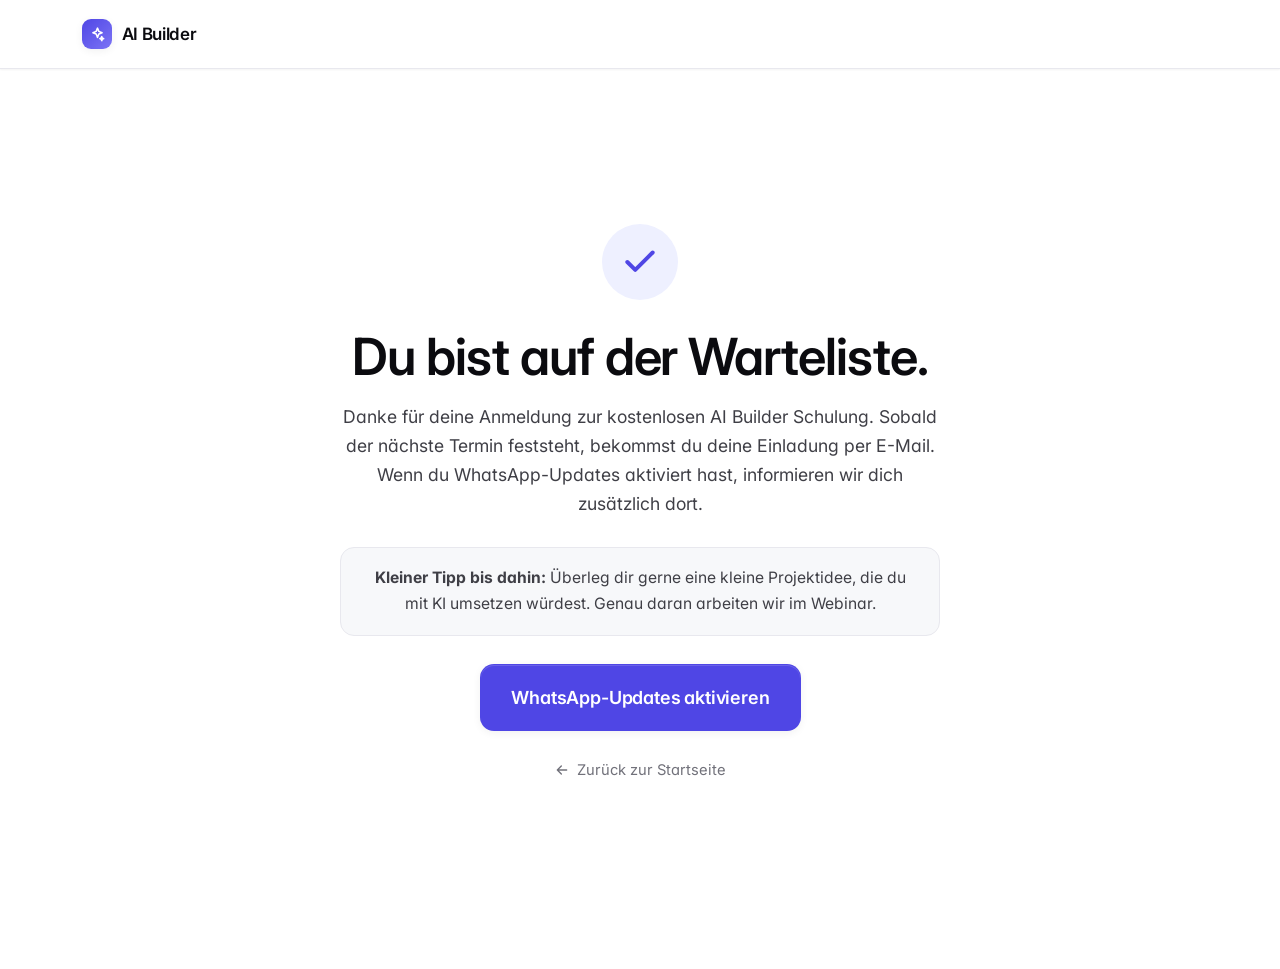
==== danke.html @ d3a0b5b2 "Initial static landing page" ====
<!DOCTYPE html>
<html lang="de">
<head>
  <meta charset="UTF-8" />
  <meta name="viewport" content="width=device-width, initial-scale=1" />
  <meta name="theme-color" content="#ffffff" />
  <meta name="robots" content="noindex" />
  <title>Danke – du bist auf der Warteliste | AI Builder</title>
  <meta name="description" content="Danke für deine Anmeldung zur kostenlosen AI Builder Schulung." />
  <link rel="icon" href="assets/favicon.svg" type="image/svg+xml" />
  <link rel="preconnect" href="https://fonts.googleapis.com" />
  <link rel="preconnect" href="https://fonts.gstatic.com" crossorigin />
  <link href="https://fonts.googleapis.com/css2?family=Inter:wght@400;500;600;700&display=swap" rel="stylesheet" />
  <link rel="stylesheet" href="assets/styles.css" />
</head>
<body>
  <header class="header is-scrolled">
    <div class="container header__inner">
      <a class="brand" href="index.html" aria-label="AI Builder – Startseite">
        <span class="brand__mark" aria-hidden="true">
          <svg viewBox="0 0 24 24" fill="none" stroke="currentColor" stroke-width="2.2" stroke-linecap="round" stroke-linejoin="round"><path d="M12 3l1.9 4.6L18.5 9.5 13.9 11.4 12 16l-1.9-4.6L5.5 9.5l4.6-1.9z"/><path d="M18 15l.8 2 2 .8-2 .8-.8 2-.8-2-2-.8 2-.8z"/></svg>
        </span>
        <span>AI&nbsp;Builder</span>
      </a>
    </div>
  </header>

  <main class="thanks">
    <div class="thanks__inner">
      <div class="thanks__check" aria-hidden="true">
        <svg viewBox="0 0 24 24" fill="none" stroke="currentColor" stroke-width="2.5" stroke-linecap="round" stroke-linejoin="round"><path d="M20 6L9 17l-5-5"/></svg>
      </div>
      <h1>Du bist auf der Warteliste.</h1>
      <p>Danke für deine Anmeldung zur kostenlosen AI Builder Schulung. Sobald der nächste Termin feststeht, bekommst du deine Einladung per E-Mail. Wenn du WhatsApp-Updates aktiviert hast, informieren wir dich zusätzlich dort.</p>

      <div class="thanks__tip">
        <strong>Kleiner Tipp bis dahin:</strong> Überleg dir gerne eine kleine Projektidee, die du mit KI umsetzen würdest. Genau daran arbeiten wir im Webinar.
      </div>

      <div id="wa-cta" hidden>
        <a class="btn btn--primary btn--lg" href="index.html#anmeldung" data-cta="danke-whatsapp">WhatsApp-Updates aktivieren</a>
      </div>

      <p style="margin-top: 1.6rem;">
        <a class="back-link" href="index.html">
          <svg viewBox="0 0 24 24" fill="none" stroke="currentColor" stroke-width="2" stroke-linecap="round" stroke-linejoin="round"><path d="M19 12H5M11 18l-6-6 6-6"/></svg>
          Zurück zur Startseite
        </a>
      </p>
    </div>
  </main>

  <script>
    (function () {
      var params = new URLSearchParams(window.location.search);
      var waGiven = params.get("wa") === "1";

      // Show the WhatsApp CTA only if it wasn't activated during signup.
      if (!waGiven) {
        var cta = document.getElementById("wa-cta");
        if (cta) cta.hidden = false;
      }

      // Tracking (mirrors main.js helper)
      var track = function (event, p) {
        p = p || {};
        if (window.dataLayer) window.dataLayer.push(Object.assign({ event: event }, p));
        if (typeof window.gtag === "function") window.gtag("event", event, p);
        if (window.console && console.debug) console.debug("[track]", event, p);
      };
      track("page_view", { page: document.title });
      track("thank_you_view", { whatsapp: waGiven });
    })();
  </script>
</body>
</html>
---- assets/styles.css ----
/* ============================================================
   AI Builder Webinar — Landingpage
   Design system + components (premium minimal tech)
   ============================================================ */

/* ---------- Tokens ---------- */
:root {
  /* Color: ~75% white, ~18% ink/grey, ~7% accent */
  --bg: #ffffff;
  --bg-soft: #f7f8fa;
  --bg-tint: #f5f6ff;
  --ink: #0b0b0f;
  --ink-2: #3f3f46;
  --muted: #71717a;
  --line: #e8e8ee;
  --line-2: #f0f0f4;

  --accent: #4f46e5;
  --accent-strong: #4338ca;
  --accent-soft: #eef0ff;
  --accent-ink: #ffffff;
  --ring: rgba(79, 70, 229, 0.32);
  --wa: #1fa855;

  /* Radius */
  --r-sm: 10px;
  --r: 14px;
  --r-lg: 18px;
  --r-xl: 26px;
  --r-pill: 999px;

  /* Shadow (soft, low opacity) */
  --shadow-xs: 0 1px 2px rgba(11, 11, 15, 0.05);
  --shadow-sm: 0 2px 8px rgba(11, 11, 15, 0.06);
  --shadow-md: 0 10px 30px rgba(11, 11, 15, 0.08);
  --shadow-lg: 0 24px 60px rgba(11, 11, 15, 0.12);

  /* Layout */
  --container: 1180px;
  --prose: 720px;
  --form: 480px;
  --pad: clamp(1.15rem, 4vw, 2rem);
  --section-y: clamp(4rem, 9vw, 8rem);

  --font: "Inter", -apple-system, BlinkMacSystemFont, "Segoe UI", Roboto, Helvetica, Arial, sans-serif;
  --font-display: "Fraunces", "Iowan Old Style", Georgia, "Times New Roman", serif;
}

/* ---------- Reset ---------- */
*,
*::before,
*::after { box-sizing: border-box; }

html {
  -webkit-text-size-adjust: 100%;
  scroll-behavior: smooth;
}

@media (prefers-reduced-motion: reduce) {
  html { scroll-behavior: auto; }
}

body {
  margin: 0;
  background: var(--bg);
  color: var(--ink);
  font-family: var(--font);
  font-size: 1.0625rem;
  line-height: 1.65;
  font-feature-settings: "cv11", "ss01";
  -webkit-font-smoothing: antialiased;
  -moz-osx-font-smoothing: grayscale;
  text-rendering: optimizeLegibility;
  overflow-x: hidden;
}

img, svg { display: block; max-width: 100%; }

a { color: inherit; text-decoration: none; }

button { font-family: inherit; cursor: pointer; }

h1, h2, h3, h4 {
  margin: 0;
  line-height: 1.08;
  letter-spacing: -0.02em;
  font-weight: 600;
}

p { margin: 0; }

::selection { background: var(--accent); color: #fff; }

:focus-visible {
  outline: 3px solid var(--ring);
  outline-offset: 2px;
  border-radius: 6px;
}

/* ---------- Layout helpers ---------- */
.container {
  width: 100%;
  max-width: var(--container);
  margin-inline: auto;
  padding-inline: var(--pad);
}

.section { padding-block: var(--section-y); }
.section--soft { background: var(--bg-soft); }
.section--tight { padding-block: clamp(2.75rem, 6vw, 4.5rem); }

.section-head { max-width: var(--prose); }
.section-head--center { margin-inline: auto; text-align: center; }

.eyebrow {
  display: inline-flex;
  align-items: center;
  gap: 0.5rem;
  font-size: 0.8125rem;
  font-weight: 600;
  letter-spacing: 0.04em;
  text-transform: uppercase;
  color: var(--accent);
  margin-bottom: 1rem;
}
.eyebrow::before {
  content: "";
  width: 7px;
  height: 7px;
  border-radius: 50%;
  background: var(--accent);
  box-shadow: 0 0 0 4px var(--accent-soft);
}
.section-head--center .eyebrow { justify-content: center; }

h2.h-section {
  font-size: clamp(1.75rem, 4vw, 3rem);
}

.lead {
  color: var(--ink-2);
  font-size: clamp(1.0625rem, 1.6vw, 1.25rem);
  line-height: 1.6;
  margin-top: 1.1rem;
  max-width: var(--prose);
}
.section-head--center .lead { margin-inline: auto; }

.muted { color: var(--muted); }
.accent { color: var(--accent); }
.nowrap { white-space: nowrap; }

/* ---------- Buttons ---------- */
.btn {
  display: inline-flex;
  align-items: center;
  justify-content: center;
  gap: 0.55rem;
  padding: 0.95rem 1.5rem;
  font-size: 1.0625rem;
  font-weight: 600;
  letter-spacing: -0.01em;
  border: 1px solid transparent;
  border-radius: var(--r);
  transition: transform 0.18s ease, box-shadow 0.18s ease, background 0.18s ease, border-color 0.18s ease, color 0.18s ease;
  will-change: transform;
}
.btn svg { width: 18px; height: 18px; }

.btn--primary {
  background: var(--accent);
  color: var(--accent-ink);
  box-shadow: var(--shadow-sm), inset 0 1px 0 rgba(255, 255, 255, 0.15);
}
.btn--primary:hover {
  background: var(--accent-strong);
  transform: translateY(-2px);
  box-shadow: var(--shadow-md);
}
.btn--primary:active { transform: translateY(0); }

.btn--ghost {
  background: transparent;
  color: var(--ink);
  border-color: var(--line);
}
.btn--ghost:hover { border-color: var(--ink); transform: translateY(-1px); }

.btn--lg { padding: 1.1rem 1.9rem; font-size: 1.125rem; }
.btn--block { width: 100%; }

.btn--white {
  background: #fff;
  color: var(--ink);
}
.btn--white:hover { transform: translateY(-2px); box-shadow: var(--shadow-md); }

/* ---------- Topbar ---------- */
.topbar {
  display: flex;
  align-items: center;
  justify-content: center;
  gap: 0.6rem;
  padding: 0.55rem var(--pad);
  background: var(--ink);
  color: rgba(255, 255, 255, 0.88);
  font-size: 0.875rem;
  font-weight: 500;
  text-align: center;
}
.topbar__dot {
  width: 8px;
  height: 8px;
  border-radius: 50%;
  background: var(--accent);
  flex: none;
  position: relative;
}
.topbar__dot::after {
  content: "";
  position: absolute;
  inset: 0;
  border-radius: inherit;
  background: var(--accent);
  animation: pulseDot 2s ease-out infinite;
}

/* ---------- Header ---------- */
.header {
  position: sticky;
  top: 0;
  z-index: 50;
  background: rgba(255, 255, 255, 0.82);
  backdrop-filter: saturate(180%) blur(12px);
  -webkit-backdrop-filter: saturate(180%) blur(12px);
  border-bottom: 1px solid transparent;
  transition: border-color 0.25s ease, box-shadow 0.25s ease, background 0.25s ease;
}
.header.is-scrolled {
  border-bottom-color: var(--line);
  box-shadow: var(--shadow-xs);
}
.header__inner {
  display: flex;
  align-items: center;
  justify-content: space-between;
  height: 68px;
}
.brand {
  display: inline-flex;
  align-items: center;
  gap: 0.6rem;
  font-weight: 600;
  letter-spacing: -0.02em;
  font-size: 1.0625rem;
}
.brand__mark {
  width: 30px;
  height: 30px;
  border-radius: 9px;
  background: linear-gradient(135deg, var(--accent), #7c74f5);
  display: grid;
  place-items: center;
  color: #fff;
  box-shadow: var(--shadow-sm);
  flex: none;
}
.brand__mark svg { width: 17px; height: 17px; }
.header .btn { padding: 0.62rem 1.15rem; font-size: 0.98rem; }

/* ---------- Hero ---------- */
.hero {
  position: relative;
  padding-block: clamp(3.25rem, 8vw, 7rem) clamp(2.75rem, 6vw, 5rem);
  overflow: clip;
  text-align: center;
}
.hero::before {
  /* soft dual-tone halo behind the headline — restrained, top-centered */
  content: "";
  position: absolute;
  inset: -38% 0 auto 0;
  height: 720px;
  background:
    radial-gradient(42% 52% at 50% 0%, var(--accent-soft) 0%, rgba(238, 240, 255, 0) 70%),
    radial-gradient(34% 44% at 76% 6%, rgba(124, 116, 245, 0.12) 0%, transparent 72%),
    radial-gradient(30% 40% at 22% 10%, rgba(124, 116, 245, 0.08) 0%, transparent 72%);
  opacity: 0.95;
  z-index: -2;
  pointer-events: none;
}
/* fine technical grid + node-to-node data network, faded with radial masks */
.hero__net {
  position: absolute;
  inset: 0;
  z-index: -1;
  pointer-events: none;
  overflow: hidden;
}
.hero__net::before {
  content: "";
  position: absolute;
  inset: 0;
  background-image:
    linear-gradient(to right, rgba(11, 11, 15, 0.075) 1px, transparent 1px),
    linear-gradient(to bottom, rgba(11, 11, 15, 0.075) 1px, transparent 1px);
  background-size: 58px 58px;
  background-position: center top;
  -webkit-mask-image: radial-gradient(118% 94% at 50% -6%, #000 0%, rgba(0, 0, 0, 0.55) 44%, transparent 78%);
  mask-image: radial-gradient(118% 94% at 50% -6%, #000 0%, rgba(0, 0, 0, 0.55) 44%, transparent 78%);
}

/* node network: icons (database / chip / server) wired together with packets */
.net {
  position: absolute;
  inset: 0;
  width: 100%;
  height: 100%;
  -webkit-mask-image: radial-gradient(128% 108% at 50% 6%, #000 0%, rgba(0, 0, 0, 0.9) 58%, transparent 92%);
  mask-image: radial-gradient(128% 108% at 50% 6%, #000 0%, rgba(0, 0, 0, 0.9) 58%, transparent 92%);
}

/* faint static connection wires */
.wire {
  stroke: rgba(79, 70, 229, 0.20);
  stroke-width: 1.25;
  stroke-linecap: round;
}
.wire--soft { stroke: rgba(79, 70, 229, 0.11); }

/* glowing data packet that glides from a source node to its destination */
.packet {
  stroke: var(--accent);
  stroke-width: 2.5;
  stroke-linecap: round;
  stroke-dasharray: 12 200;
  filter: drop-shadow(0 0 4px rgba(79, 70, 229, 0.85));
  animation-name: packetFlow;
  animation-timing-function: cubic-bezier(0.45, 0, 0.55, 1);
  animation-iteration-count: infinite;
  will-change: stroke-dashoffset;
}
@keyframes packetFlow {
  0%   { stroke-dashoffset: 12; }
  100% { stroke-dashoffset: -200; }
}

/* endpoint icon nodes */
.netnode .halo {
  fill: rgba(79, 70, 229, 0.07);
  stroke: rgba(79, 70, 229, 0.22);
  stroke-width: 1;
  transform-box: fill-box;
  transform-origin: center;
  animation: nodeBreath 4.8s ease-in-out infinite;
  animation-delay: var(--d, 0s);
}
.netnode .glyph {
  fill: none;
  stroke: rgba(79, 70, 229, 0.62);
  stroke-width: 1.6;
  stroke-linecap: round;
  stroke-linejoin: round;
}
.netnode .glyph .led { fill: var(--accent); stroke: none; }

@keyframes nodeBreath {
  0%, 100% { opacity: 0.5;  transform: scale(0.9); }
  50%      { opacity: 1;    transform: scale(1.08); filter: drop-shadow(0 0 7px rgba(79, 70, 229, 0.5)); }
}

@media (prefers-reduced-motion: reduce) {
  .hero__net .packet { display: none; }
  .hero__net .netnode .halo { animation: none; opacity: 0.7; }
}
.hero__inner {
  max-width: 820px;
  margin-inline: auto;
  display: flex;
  flex-direction: column;
  align-items: center;
}

.hero__pill {
  display: inline-flex;
  align-items: center;
  gap: 0.55rem;
  padding: 0.4rem 0.95rem 0.4rem 0.45rem;
  border: 1px solid var(--line);
  border-radius: var(--r-pill);
  background: rgba(255, 255, 255, 0.75);
  box-shadow: var(--shadow-xs);
  backdrop-filter: blur(8px);
  -webkit-backdrop-filter: blur(8px);
  font-size: 0.875rem;
  font-weight: 500;
  color: var(--ink-2);
}
.hero__pill-tag {
  padding: 0.2rem 0.6rem;
  border-radius: var(--r-pill);
  background: var(--accent);
  color: #fff;
  font-size: 0.75rem;
  font-weight: 600;
  letter-spacing: 0.01em;
}

.hero__title {
  font-family: var(--font-display);
  font-weight: 540;
  font-size: clamp(2rem, 4.6vw, 3.5rem);
  line-height: 1.08;
  letter-spacing: -0.02em;
  margin-top: 1.6rem;
}
.hero__title em {
  font-style: italic;
  font-weight: 460;
}

.hero__sub {
  margin-top: 1.5rem;
  font-size: clamp(1.0625rem, 1.7vw, 1.3rem);
  line-height: 1.55;
  color: var(--ink-2);
  max-width: 50ch;
}

.hero__actions {
  display: flex;
  flex-direction: column;
  align-items: center;
  gap: 0.95rem;
  margin-top: 2.25rem;
}
.hero__micro {
  display: inline-flex;
  align-items: center;
  gap: 0.5rem;
  font-size: 0.95rem;
  color: var(--muted);
}
.hero__micro svg { width: 16px; height: 16px; color: var(--accent); flex: none; }

.hero__scarcity {
  display: inline-flex;
  align-items: center;
  gap: 0.6rem;
  margin-top: 2.5rem;
  padding: 0.6rem 1.1rem;
  border: 1px solid var(--line);
  border-radius: var(--r-pill);
  background: #fff;
  box-shadow: var(--shadow-xs);
  font-size: 0.9rem;
  font-weight: 500;
  color: var(--ink-2);
}
.hero__scarcity-dot {
  width: 9px;
  height: 9px;
  border-radius: 50%;
  background: var(--accent);
  flex: none;
  position: relative;
}
.hero__scarcity-dot::after {
  content: "";
  position: absolute;
  inset: 0;
  border-radius: inherit;
  background: var(--accent);
  animation: pulseDot 2s ease-out infinite;
}
@keyframes pulseDot {
  0% { transform: scale(1); opacity: 0.55; }
  70%, 100% { transform: scale(2.6); opacity: 0; }
}

/* Staggered entrance for hero content */
@keyframes heroIn {
  from { opacity: 0; transform: translateY(14px); }
  to { opacity: 1; transform: none; }
}
.hero__inner > * { animation: heroIn 0.7s cubic-bezier(0.2, 0.7, 0.2, 1) backwards; }
.hero__pill { animation-delay: 0.04s; }
.hero__title { animation-delay: 0.12s; }
.hero__sub { animation-delay: 0.2s; }
.hero__actions { animation-delay: 0.28s; }
.hero__scarcity { animation-delay: 0.36s; }

@media (prefers-reduced-motion: reduce) {
  .hero__inner > * { animation: none; }
  .hero__scarcity-dot::after { animation: none; }
}

/* ---------- Trust bar ---------- */
.trust {
  display: grid;
  grid-template-columns: repeat(4, 1fr);
  gap: 1rem;
}
.trust__item {
  display: flex;
  align-items: center;
  gap: 0.75rem;
  padding: 1rem 1.1rem;
  background: #fff;
  border: 1px solid var(--line);
  border-radius: var(--r);
  font-weight: 500;
  font-size: 0.98rem;
}
.trust__item svg { width: 22px; height: 22px; color: var(--accent); flex: none; }

/* ---------- Generic card grids ---------- */
.grid { display: grid; gap: 1.1rem; }
.grid--2 { grid-template-columns: repeat(2, 1fr); }
.grid--3 { grid-template-columns: repeat(3, 1fr); }
.grid--4 { grid-template-columns: repeat(4, 1fr); }

.card {
  background: #fff;
  border: 1px solid var(--line);
  border-radius: var(--r-lg);
  padding: 1.5rem;
  transition: transform 0.2s ease, box-shadow 0.2s ease, border-color 0.2s ease;
}
.card:hover { transform: translateY(-3px); box-shadow: var(--shadow-md); border-color: var(--line-2); }
.card__icon {
  width: 44px;
  height: 44px;
  border-radius: 12px;
  display: grid;
  place-items: center;
  background: var(--accent-soft);
  color: var(--accent);
  margin-bottom: 1.1rem;
}
.card__icon svg { width: 22px; height: 22px; }
.card h3 { font-size: 1.15rem; margin-bottom: 0.45rem; }
.card p { color: var(--ink-2); font-size: 0.98rem; line-height: 1.55; }

/* ---------- Problem (compare) ---------- */
.compare__grid {
  display: grid;
  grid-template-columns: 0.9fr 1.1fr;
  gap: clamp(2rem, 5vw, 4rem);
  align-items: center;
}
.compare__cards { display: grid; gap: 0.9rem; }
.compare__card {
  display: grid;
  grid-template-columns: 1fr auto 1fr;
  align-items: center;
  gap: 1rem;
  padding: 1.15rem 1.3rem;
  background: #fff;
  border: 1px solid var(--line);
  border-radius: var(--r);
  box-shadow: var(--shadow-xs);
}
.compare__col small {
  display: block;
  font-size: 0.72rem;
  font-weight: 600;
  letter-spacing: 0.04em;
  text-transform: uppercase;
  color: var(--muted);
  margin-bottom: 0.15rem;
}
.compare__col strong { font-weight: 600; font-size: 1rem; }
.compare__col--next small { color: var(--accent); }
.compare__arrow { color: var(--accent); flex: none; }
.compare__arrow svg { width: 22px; height: 22px; }

/* ---------- Outcome ---------- */
.outcome__card {
  display: flex;
  align-items: flex-start;
  gap: 0.85rem;
  padding: 1.25rem 1.3rem;
  background: #fff;
  border: 1px solid var(--line);
  border-radius: var(--r-lg);
  font-weight: 500;
  line-height: 1.45;
  transition: transform 0.2s ease, box-shadow 0.2s ease;
}
.outcome__card:hover { transform: translateY(-3px); box-shadow: var(--shadow-sm); }
.outcome__check {
  width: 26px;
  height: 26px;
  border-radius: 8px;
  display: grid;
  place-items: center;
  background: var(--accent-soft);
  color: var(--accent);
  flex: none;
  margin-top: 1px;
}
.outcome__check svg { width: 15px; height: 15px; }

/* ---------- Webinar modules ---------- */
.module {
  position: relative;
  padding: 1.75rem 1.6rem;
  background: #fff;
  border: 1px solid var(--line);
  border-radius: var(--r-lg);
  transition: transform 0.2s ease, box-shadow 0.2s ease;
}
.module:hover { transform: translateY(-3px); box-shadow: var(--shadow-md); }
.module__num {
  font-size: 0.95rem;
  font-weight: 600;
  color: var(--accent);
  letter-spacing: 0.05em;
}
.module__line { height: 1px; background: var(--line); margin: 0.9rem 0 1.1rem; }
.module h3 { font-size: 1.3rem; margin-bottom: 0.6rem; }
.module p { color: var(--ink-2); font-size: 0.98rem; line-height: 1.55; }
.module__step {
  font-size: 0.78rem;
  font-weight: 600;
  letter-spacing: 0.04em;
  text-transform: uppercase;
  color: var(--muted);
}

/* ---------- Live demo ---------- */
.demo__grid {
  display: grid;
  grid-template-columns: 0.95fr 1.05fr;
  gap: clamp(2rem, 5vw, 4rem);
  align-items: center;
}
.demo__panel {
  background: #fff;
  border: 1px solid var(--line);
  border-radius: var(--r-xl);
  box-shadow: var(--shadow-lg);
  overflow: hidden;
}
.demo__head {
  display: flex;
  align-items: center;
  gap: 0.5rem;
  padding: 0.85rem 1.1rem;
  border-bottom: 1px solid var(--line);
  background: var(--bg-soft);
}
.demo__head i { width: 11px; height: 11px; border-radius: 50%; background: var(--line); }
.demo__head i:nth-child(1) { background: #ff5f57; opacity: 0.55; }
.demo__head i:nth-child(2) { background: #febc2e; opacity: 0.55; }
.demo__head i:nth-child(3) { background: #28c840; opacity: 0.55; }
.demo__head span { margin-left: auto; font-size: 0.74rem; color: var(--muted); }
.demo__body { padding: 1.3rem; }
.demo__label {
  font-size: 0.72rem;
  font-weight: 600;
  letter-spacing: 0.05em;
  text-transform: uppercase;
  color: var(--muted);
  margin-bottom: 0.5rem;
}
.demo__input {
  display: flex;
  gap: 0.7rem;
  align-items: flex-start;
  padding: 0.95rem 1.05rem;
  border: 1px solid var(--line);
  border-radius: var(--r);
  background: var(--bg-soft);
  font-size: 0.97rem;
  line-height: 1.45;
}
.demo__input svg { width: 18px; height: 18px; color: var(--accent); flex: none; margin-top: 2px; }
.demo__steps { display: grid; gap: 0.55rem; margin: 1.1rem 0; }
.demo__step {
  display: flex;
  align-items: center;
  gap: 0.7rem;
  font-size: 0.95rem;
  color: var(--ink-2);
}
.demo__step .tick {
  width: 22px; height: 22px; border-radius: 50%;
  background: var(--accent-soft); color: var(--accent);
  display: grid; place-items: center; flex: none;
}
.demo__step .tick svg { width: 13px; height: 13px; }
.demo__output {
  padding: 1.05rem 1.1rem;
  border: 1px dashed var(--accent);
  border-radius: var(--r);
  background: var(--accent-soft);
}
.demo__output strong { display: block; font-size: 0.95rem; margin-bottom: 0.55rem; }
.demo__output ul { margin: 0; padding-left: 1.1rem; color: var(--ink-2); font-size: 0.92rem; line-height: 1.6; }

/* ---------- Form ---------- */
.formwrap {
  display: grid;
  grid-template-columns: 1fr 1.05fr;
  gap: clamp(2rem, 5vw, 4rem);
  align-items: start;
}
.formwrap__aside { padding-top: 0.5rem; }
.checklist { list-style: none; margin: 1.6rem 0 0; padding: 0; display: grid; gap: 0.85rem; }
.checklist li { display: flex; gap: 0.7rem; align-items: flex-start; color: var(--ink-2); }
.checklist svg { width: 20px; height: 20px; color: var(--accent); flex: none; margin-top: 2px; }

.form {
  background: #fff;
  border: 1px solid var(--line);
  border-radius: var(--r-xl);
  box-shadow: var(--shadow-md);
  padding: clamp(1.4rem, 3vw, 2rem);
  max-width: 560px;
}
.field { margin-bottom: 1.05rem; }
.field > label {
  display: block;
  font-size: 0.9rem;
  font-weight: 600;
  margin-bottom: 0.4rem;
}
.field .opt { color: var(--muted); font-weight: 500; }
.field input,
.field select {
  width: 100%;
  padding: 0.85rem 0.95rem;
  font-size: 1rem;
  font-family: inherit;
  color: var(--ink);
  background: #fff;
  border: 1px solid var(--line);
  border-radius: var(--r);
  transition: border-color 0.16s ease, box-shadow 0.16s ease;
  appearance: none;
}
.field select {
  background-image: url("data:image/svg+xml,%3Csvg xmlns='http://www.w3.org/2000/svg' width='20' height='20' viewBox='0 0 24 24' fill='none' stroke='%2371717a' stroke-width='2' stroke-linecap='round' stroke-linejoin='round'%3E%3Cpolyline points='6 9 12 15 18 9'/%3E%3C/svg%3E");
  background-repeat: no-repeat;
  background-position: right 0.85rem center;
  padding-right: 2.6rem;
}
.field input:focus,
.field select:focus {
  outline: none;
  border-color: var(--accent);
  box-shadow: 0 0 0 4px var(--ring);
}
.field input::placeholder { color: #a1a1aa; }
.field .hint { font-size: 0.82rem; color: var(--muted); margin-top: 0.4rem; }

.field--error input,
.field--error select { border-color: #dc2626; }
.field--error input:focus,
.field--error select:focus { box-shadow: 0 0 0 4px rgba(220, 38, 38, 0.18); }
.error-msg { display: none; color: #dc2626; font-size: 0.82rem; margin-top: 0.4rem; }
.field--error .error-msg { display: block; }

.checkbox {
  display: flex;
  gap: 0.7rem;
  align-items: flex-start;
  font-size: 0.92rem;
  color: var(--ink-2);
  line-height: 1.45;
  cursor: pointer;
}
.checkbox input {
  width: 1.2rem; height: 1.2rem;
  margin: 0.1rem 0 0;
  accent-color: var(--accent);
  flex: none;
  cursor: pointer;
}
.checkbox a { color: var(--accent); text-decoration: underline; text-underline-offset: 2px; }

.field-divider { height: 1px; background: var(--line); margin: 1.3rem 0; }
.optional-flag {
  display: inline-flex; align-items: center; gap: 0.45rem;
  font-size: 0.78rem; font-weight: 600; letter-spacing: 0.03em;
  text-transform: uppercase; color: var(--muted); margin-bottom: 0.9rem;
}
.optional-flag .dot { width: 7px; height: 7px; border-radius: 50%; background: var(--wa); }

.form .btn { margin-top: 0.4rem; }
.form__foot { font-size: 0.82rem; color: var(--muted); text-align: center; margin-top: 0.9rem; }

/* ---------- WhatsApp reminder ---------- */
.wa {
  display: grid;
  grid-template-columns: auto 1fr;
  gap: clamp(1.25rem, 3vw, 2.25rem);
  align-items: center;
  padding: clamp(1.5rem, 4vw, 2.5rem);
  background: #fff;
  border: 1px solid var(--line);
  border-radius: var(--r-xl);
  box-shadow: var(--shadow-sm);
}
.wa__badge {
  width: 64px; height: 64px;
  border-radius: 18px;
  display: grid; place-items: center;
  background: rgba(31, 168, 85, 0.1);
  color: var(--wa);
  flex: none;
}
.wa__badge svg { width: 30px; height: 30px; }
.wa h2 { font-size: clamp(1.4rem, 3vw, 2rem); }
.wa p { color: var(--ink-2); margin-top: 0.6rem; max-width: 60ch; }
.wa__points { display: flex; flex-wrap: wrap; gap: 0.6rem 1.4rem; margin-top: 1.1rem; padding: 0; list-style: none; }
.wa__points li { display: flex; align-items: center; gap: 0.5rem; font-size: 0.92rem; color: var(--ink-2); font-weight: 500; }
.wa__points svg { width: 17px; height: 17px; color: var(--wa); flex: none; }

/* ---------- FAQ ---------- */
.faq { max-width: 820px; margin-inline: auto; }
.faq__item { border-bottom: 1px solid var(--line); }
.faq__q {
  width: 100%;
  display: flex;
  align-items: center;
  justify-content: space-between;
  gap: 1rem;
  text-align: left;
  background: none;
  border: none;
  padding: 1.3rem 0.25rem;
  font-size: 1.08rem;
  font-weight: 600;
  letter-spacing: -0.01em;
  color: var(--ink);
}
.faq__q .chev {
  flex: none;
  width: 26px; height: 26px;
  border-radius: 50%;
  border: 1px solid var(--line);
  display: grid; place-items: center;
  color: var(--muted);
  transition: transform 0.25s ease, color 0.2s ease, border-color 0.2s ease;
}
.faq__q .chev svg { width: 15px; height: 15px; }
.faq__item.is-open .faq__q .chev { transform: rotate(45deg); color: var(--accent); border-color: var(--accent); }
.faq__a {
  overflow: hidden;
  transition: max-height 0.3s ease;
}
.js .faq__a { max-height: 0; }
.faq__a-inner { padding: 0 0.25rem 1.4rem; color: var(--ink-2); line-height: 1.65; max-width: 70ch; }

/* ---------- Final CTA ---------- */
.final {
  position: relative;
  text-align: center;
  color: #fff;
  background: linear-gradient(135deg, #2a2475, var(--accent) 55%, #6d64f0);
  border-radius: var(--r-xl);
  padding: clamp(2.75rem, 7vw, 5rem) var(--pad);
  overflow: hidden;
  box-shadow: var(--shadow-lg);
}
.final::before {
  content: "";
  position: absolute;
  inset: auto -10% -60% -10%;
  height: 360px;
  background: radial-gradient(50% 100% at 50% 100%, rgba(255, 255, 255, 0.25), transparent 70%);
  pointer-events: none;
}
.final h2 { font-size: clamp(1.9rem, 4.5vw, 3.2rem); max-width: 18ch; margin-inline: auto; position: relative; }
.final p { color: rgba(255, 255, 255, 0.88); margin: 1.1rem auto 0; max-width: 52ch; font-size: 1.1rem; position: relative; }
.final .btn { margin-top: 2rem; position: relative; }
.final__micro { margin-top: 1.1rem; font-size: 0.92rem; color: rgba(255, 255, 255, 0.8); position: relative; }

/* ---------- Footer ---------- */
.footer {
  border-top: 1px solid var(--line);
  padding-block: 2.5rem;
}
.footer__inner {
  display: flex;
  flex-wrap: wrap;
  align-items: center;
  justify-content: space-between;
  gap: 1rem;
}
.footer__links { display: flex; flex-wrap: wrap; gap: 0.4rem 1.4rem; }
.footer__links a { color: var(--muted); font-size: 0.92rem; transition: color 0.15s ease; }
.footer__links a:hover { color: var(--ink); }
.footer__copy { color: var(--muted); font-size: 0.88rem; width: 100%; margin-top: 0.5rem; }

/* ---------- Mobile sticky CTA ---------- */
.sticky-cta {
  position: fixed;
  left: 0; right: 0; bottom: 0;
  z-index: 60;
  padding: 0.7rem var(--pad) calc(0.7rem + env(safe-area-inset-bottom));
  background: rgba(255, 255, 255, 0.92);
  backdrop-filter: blur(12px);
  -webkit-backdrop-filter: blur(12px);
  border-top: 1px solid var(--line);
  box-shadow: 0 -6px 24px rgba(11, 11, 15, 0.08);
  transform: translateY(120%);
  transition: transform 0.3s ease;
  display: none;
}
.sticky-cta.is-visible { transform: translateY(0); }
.sticky-cta .btn { width: 100%; }

/* ---------- Reveal animation (only when JS is active) ---------- */
.js .reveal {
  opacity: 0;
  transform: translateY(18px);
  transition: opacity 0.6s ease, transform 0.6s ease;
}
.js .reveal.is-visible { opacity: 1; transform: none; }
@media (prefers-reduced-motion: reduce) {
  .js .reveal { opacity: 1; transform: none; transition: none; }
}

/* ---------- Thank-you page ---------- */
.thanks {
  min-height: 100svh;
  display: grid;
  place-items: center;
  text-align: center;
  padding: var(--section-y) var(--pad);
}
.thanks__inner { max-width: 600px; }
.thanks__check {
  width: 76px; height: 76px;
  border-radius: 50%;
  background: var(--accent-soft);
  color: var(--accent);
  display: grid; place-items: center;
  margin: 0 auto 1.8rem;
}
.thanks__check svg { width: 38px; height: 38px; }
.thanks h1 { font-size: clamp(2rem, 5vw, 3.2rem); }
.thanks p { color: var(--ink-2); margin-top: 1.1rem; font-size: 1.1rem; }
.thanks__tip {
  margin-top: 1.8rem;
  padding: 1.1rem 1.3rem;
  background: var(--bg-soft);
  border: 1px solid var(--line);
  border-radius: var(--r);
  color: var(--ink-2);
  font-size: 0.98rem;
}
.thanks .btn { margin-top: 1.8rem; }

/* ---------- Legal pages ---------- */
.legal { padding-block: clamp(2.5rem, 6vw, 4.5rem); }
.legal__body { max-width: var(--prose); }
.legal__body h1 { font-size: clamp(1.9rem, 4vw, 2.6rem); margin-bottom: 1.5rem; }
.legal__body h2 { font-size: 1.3rem; margin: 2.2rem 0 0.7rem; }
.legal__body p, .legal__body li { color: var(--ink-2); line-height: 1.7; }
.legal__body p { margin-bottom: 0.9rem; }
.legal__body ul { padding-left: 1.2rem; }
.legal__body a { color: var(--accent); text-decoration: underline; text-underline-offset: 2px; }
.legal__todo {
  background: #fff7ed;
  border: 1px solid #fed7aa;
  border-radius: var(--r);
  padding: 1rem 1.2rem;
  color: #9a3412;
  font-size: 0.92rem;
  margin: 1.5rem 0;
}
.back-link {
  display: inline-flex; align-items: center; gap: 0.4rem;
  color: var(--muted); font-size: 0.92rem; margin-bottom: 2rem;
}
.back-link:hover { color: var(--ink); }
.back-link svg { width: 16px; height: 16px; }

/* ---------- Responsive ---------- */
@media (max-width: 960px) {
  .trust { grid-template-columns: repeat(2, 1fr); }
  .compare__grid,
  .demo__grid,
  .formwrap { grid-template-columns: 1fr; }
  .grid--3, .grid--4 { grid-template-columns: repeat(2, 1fr); }
  .formwrap__aside { padding-top: 0; }
  .form { max-width: none; }
  /* node icons sit in the desktop gutters; below this width they collide with
     the centered copy, so keep only the subtle grid on tablet/mobile */
  .hero__net .net { display: none; }
}

@media (max-width: 640px) {
  .header .btn--header-text { display: none; }
  .trust { grid-template-columns: 1fr; }
  .grid--2, .grid--3, .grid--4 { grid-template-columns: 1fr; }
  .compare__card { grid-template-columns: 1fr auto 1fr; padding: 1rem; gap: 0.6rem; }
  .compare__col strong { font-size: 0.92rem; }
  .wa { grid-template-columns: 1fr; text-align: left; }
  .hero__actions { width: 100%; }
  .hero__actions .btn { width: 100%; }
  .hero__scarcity { font-size: 0.85rem; }
  .sticky-cta { display: block; }
  .footer__inner { flex-direction: column; align-items: flex-start; }
}
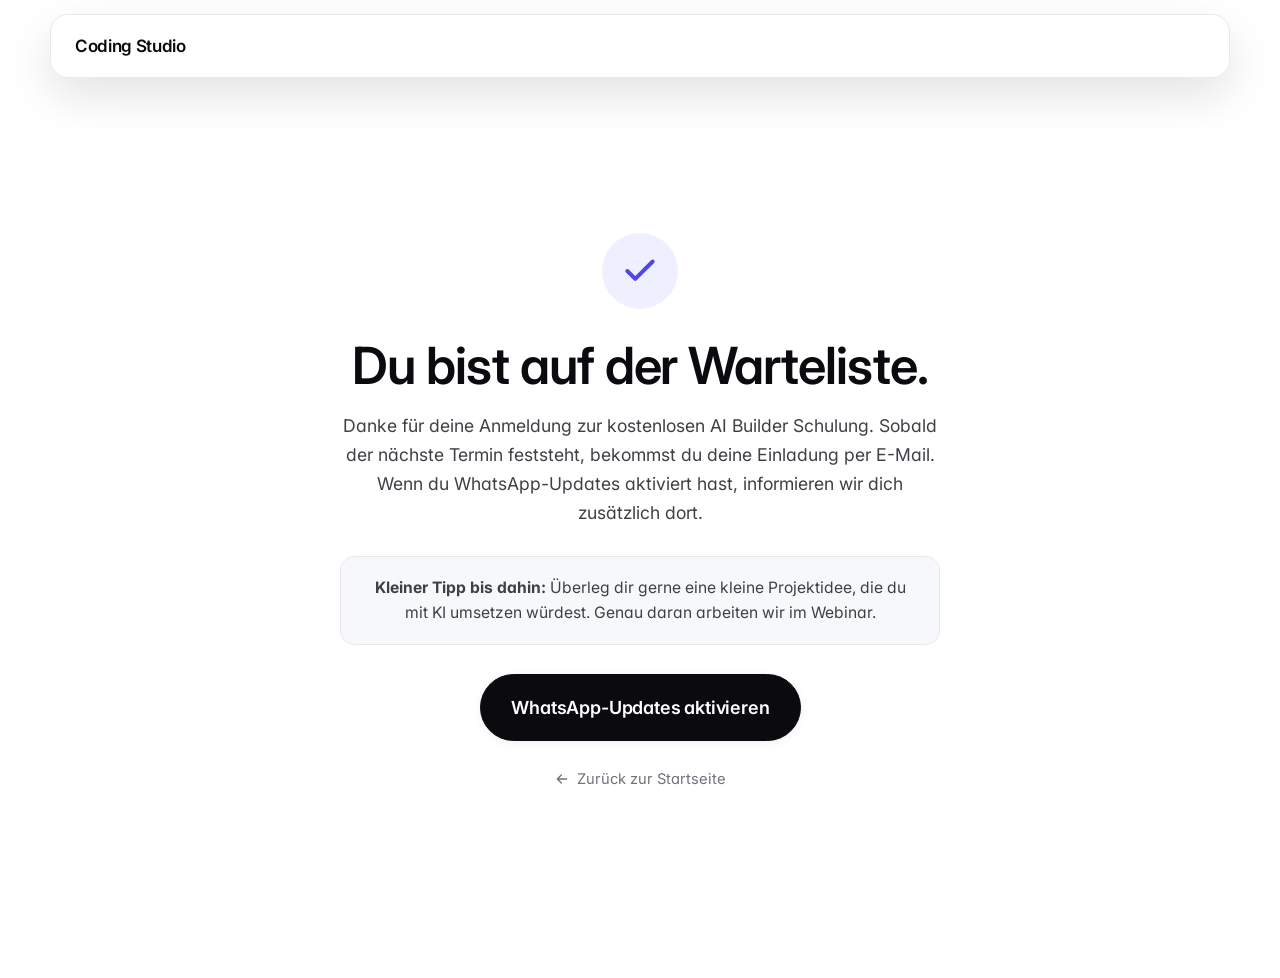
==== commit 6e3a3347: "Rebrand to Coding Studio and remove hero network animation Rename the brand wordmark from "AI Builde" ====
--- a/danke.html
+++ b/danke.html
@@ -16,11 +16,8 @@
 <body>
   <header class="header is-scrolled">
     <div class="container header__inner">
-      <a class="brand" href="index.html" aria-label="AI Builder – Startseite">
-        <span class="brand__mark" aria-hidden="true">
-          <svg viewBox="0 0 24 24" fill="none" stroke="currentColor" stroke-width="2.2" stroke-linecap="round" stroke-linejoin="round"><path d="M12 3l1.9 4.6L18.5 9.5 13.9 11.4 12 16l-1.9-4.6L5.5 9.5l4.6-1.9z"/><path d="M18 15l.8 2 2 .8-2 .8-.8 2-.8-2-2-.8 2-.8z"/></svg>
-        </span>
-        <span>AI&nbsp;Builder</span>
+      <a class="brand" href="index.html" aria-label="Coding Studio – Startseite">
+        <span>Coding&nbsp;Studio</span>
       </a>
     </div>
   </header>
--- a/assets/styles.css
+++ b/assets/styles.css
@@ -168,12 +168,16 @@
 .btn svg { width: 18px; height: 18px; }
 
 .btn--primary {
-  background: var(--accent);
-  color: var(--accent-ink);
-  box-shadow: var(--shadow-sm), inset 0 1px 0 rgba(255, 255, 255, 0.15);
+  border-radius: var(--r-pill);
+  background: var(--ink);
+  color: #fff;
+  border-color: var(--ink);
+  box-shadow: var(--shadow-sm);
 }
 .btn--primary:hover {
-  background: var(--accent-strong);
+  background: #fff;
+  color: var(--ink);
+  border-color: var(--ink);
   transform: translateY(-2px);
   box-shadow: var(--shadow-md);
 }
@@ -190,10 +194,19 @@
 .btn--block { width: 100%; }
 
 .btn--white {
+  border-radius: var(--r-pill);
+  background: var(--ink);
+  color: #fff;
+  border-color: var(--ink);
+  box-shadow: var(--shadow-sm);
+}
+.btn--white:hover {
   background: #fff;
   color: var(--ink);
-}
-.btn--white:hover { transform: translateY(-2px); box-shadow: var(--shadow-md); }
+  border-color: var(--ink);
+  transform: translateY(-2px);
+  box-shadow: var(--shadow-md);
+}
 
 /* ---------- Topbar ---------- */
 .topbar {
@@ -228,23 +241,29 @@
 /* ---------- Header ---------- */
 .header {
   position: sticky;
-  top: 0;
+  top: 0.9rem;
   z-index: 50;
-  background: rgba(255, 255, 255, 0.82);
+  width: min(calc(100% - (var(--pad) * 2)), var(--container));
+  margin: 0.9rem auto 0;
+  background: transparent;
   backdrop-filter: saturate(180%) blur(12px);
   -webkit-backdrop-filter: saturate(180%) blur(12px);
-  border-bottom: 1px solid transparent;
-  transition: border-color 0.25s ease, box-shadow 0.25s ease, background 0.25s ease;
+  border: 1px solid rgba(232, 232, 238, 0.9);
+  border-radius: 18px;
+  box-shadow: 0 14px 42px rgba(11, 11, 15, 0.08);
+  transition: border-color 0.25s ease, box-shadow 0.25s ease, background 0.25s ease, transform 0.25s ease;
 }
 .header.is-scrolled {
-  border-bottom-color: var(--line);
-  box-shadow: var(--shadow-xs);
+  background: transparent;
+  border-color: rgba(232, 232, 238, 1);
+  box-shadow: 0 18px 46px rgba(11, 11, 15, 0.11);
 }
 .header__inner {
   display: flex;
   align-items: center;
   justify-content: space-between;
-  height: 68px;
+  height: 62px;
+  padding-inline: clamp(1rem, 2.5vw, 1.5rem);
 }
 .brand {
   display: inline-flex;
@@ -271,7 +290,7 @@
 /* ---------- Hero ---------- */
 .hero {
   position: relative;
-  padding-block: clamp(3.25rem, 8vw, 7rem) clamp(2.75rem, 6vw, 5rem);
+  padding-block: clamp(3.25rem, 8vw, 7rem) clamp(1rem, 2vw, 1.75rem);
   overflow: clip;
   text-align: center;
 }
@@ -302,8 +321,8 @@
   position: absolute;
   inset: 0;
   background-image:
-    linear-gradient(to right, rgba(11, 11, 15, 0.075) 1px, transparent 1px),
-    linear-gradient(to bottom, rgba(11, 11, 15, 0.075) 1px, transparent 1px);
+    linear-gradient(to right, rgba(11, 11, 15, 0.11) 1px, transparent 1px),
+    linear-gradient(to bottom, rgba(11, 11, 15, 0.11) 1px, transparent 1px);
   background-size: 58px 58px;
   background-position: center top;
   -webkit-mask-image: radial-gradient(118% 94% at 50% -6%, #000 0%, rgba(0, 0, 0, 0.55) 44%, transparent 78%);
@@ -320,13 +339,13 @@
   mask-image: radial-gradient(128% 108% at 50% 6%, #000 0%, rgba(0, 0, 0, 0.9) 58%, transparent 92%);
 }
 
-/* faint static connection wires */
+/* faint static connection wires — neutral dark, same palette as the grid */
 .wire {
-  stroke: rgba(79, 70, 229, 0.20);
+  stroke: rgba(11, 11, 15, 0.16);
   stroke-width: 1.25;
   stroke-linecap: round;
 }
-.wire--soft { stroke: rgba(79, 70, 229, 0.11); }
+.wire--soft { stroke: rgba(11, 11, 15, 0.07); }
 
 /* glowing data packet that glides from a source node to its destination */
 .packet {
@@ -345,10 +364,10 @@
   100% { stroke-dashoffset: -200; }
 }
 
-/* endpoint icon nodes */
+/* endpoint icon nodes — icons in dark/black to match design aesthetic */
 .netnode .halo {
-  fill: rgba(79, 70, 229, 0.07);
-  stroke: rgba(79, 70, 229, 0.22);
+  fill: rgba(11, 11, 15, 0.04);
+  stroke: rgba(11, 11, 15, 0.18);
   stroke-width: 1;
   transform-box: fill-box;
   transform-origin: center;
@@ -357,16 +376,16 @@
 }
 .netnode .glyph {
   fill: none;
-  stroke: rgba(79, 70, 229, 0.62);
+  stroke: rgba(11, 11, 15, 0.65);
   stroke-width: 1.6;
   stroke-linecap: round;
   stroke-linejoin: round;
 }
-.netnode .glyph .led { fill: var(--accent); stroke: none; }
+.netnode .glyph .led { fill: rgba(11, 11, 15, 0.65); stroke: none; }
 
 @keyframes nodeBreath {
-  0%, 100% { opacity: 0.5;  transform: scale(0.9); }
-  50%      { opacity: 1;    transform: scale(1.08); filter: drop-shadow(0 0 7px rgba(79, 70, 229, 0.5)); }
+  0%, 100% { opacity: 0.45; transform: scale(0.9); }
+  50%      { opacity: 1;    transform: scale(1.08); filter: drop-shadow(0 0 6px rgba(11, 11, 15, 0.22)); }
 }
 
 @media (prefers-reduced-motion: reduce) {
@@ -434,15 +453,6 @@
   gap: 0.95rem;
   margin-top: 2.25rem;
 }
-.hero__micro {
-  display: inline-flex;
-  align-items: center;
-  gap: 0.5rem;
-  font-size: 0.95rem;
-  color: var(--muted);
-}
-.hero__micro svg { width: 16px; height: 16px; color: var(--accent); flex: none; }
-
 .hero__scarcity {
   display: inline-flex;
   align-items: center;
@@ -496,23 +506,48 @@
 }
 
 /* ---------- Trust bar ---------- */
+.section--trust {
+  padding-block: clamp(0.75rem, 1.8vw, 1.35rem) clamp(2.4rem, 5vw, 4rem);
+}
 .trust {
+  list-style: none;
+  margin: 0;
+  padding: 0;
   display: grid;
   grid-template-columns: repeat(4, 1fr);
-  gap: 1rem;
 }
 .trust__item {
-  display: flex;
-  align-items: center;
-  gap: 0.75rem;
-  padding: 1rem 1.1rem;
-  background: #fff;
-  border: 1px solid var(--line);
-  border-radius: var(--r);
-  font-weight: 500;
-  font-size: 0.98rem;
-}
-.trust__item svg { width: 22px; height: 22px; color: var(--accent); flex: none; }
+  padding: 1.3rem 1.5rem 0.3rem;
+  border-left: 1px solid var(--line);
+}
+.trust__item:first-child {
+  padding-left: 0;
+  border-left: none;
+}
+.trust__num {
+  display: block;
+  margin-bottom: 0.9rem;
+  font-size: 0.78rem;
+  font-weight: 600;
+  letter-spacing: 0.14em;
+  font-variant-numeric: tabular-nums;
+  color: var(--muted);
+}
+.trust__title {
+  margin: 0 0 0.5rem;
+  font-size: 0.82rem;
+  font-weight: 700;
+  letter-spacing: 0.07em;
+  text-transform: uppercase;
+  color: var(--ink);
+}
+.trust__desc {
+  margin: 0;
+  max-width: 26ch;
+  font-size: 0.9rem;
+  line-height: 1.5;
+  color: var(--ink-2);
+}
 
 /* ---------- Generic card grids ---------- */
 .grid { display: grid; gap: 1.1rem; }
@@ -984,6 +1019,8 @@
 /* ---------- Responsive ---------- */
 @media (max-width: 960px) {
   .trust { grid-template-columns: repeat(2, 1fr); }
+  .trust__item:nth-child(3) { padding-left: 0; border-left: none; }
+  .trust__item:nth-child(n+3) { padding-top: 1.3rem; border-top: 1px solid var(--line); }
   .compare__grid,
   .demo__grid,
   .formwrap { grid-template-columns: 1fr; }
@@ -996,8 +1033,21 @@
 }
 
 @media (max-width: 640px) {
+  .header {
+    top: 0.65rem;
+    width: calc(100% - 1rem);
+    margin-top: 0.65rem;
+    border-radius: 14px;
+  }
+  .header__inner {
+    height: 58px;
+    padding-inline: 0.85rem;
+  }
   .header .btn--header-text { display: none; }
   .trust { grid-template-columns: 1fr; }
+  .trust__item { padding-left: 0; border-left: none; }
+  .trust__item:nth-child(n+2) { padding-top: 1.1rem; border-top: 1px solid var(--line); }
+  .trust__desc { max-width: none; }
   .grid--2, .grid--3, .grid--4 { grid-template-columns: 1fr; }
   .compare__card { grid-template-columns: 1fr auto 1fr; padding: 1rem; gap: 0.6rem; }
   .compare__col strong { font-size: 0.92rem; }
